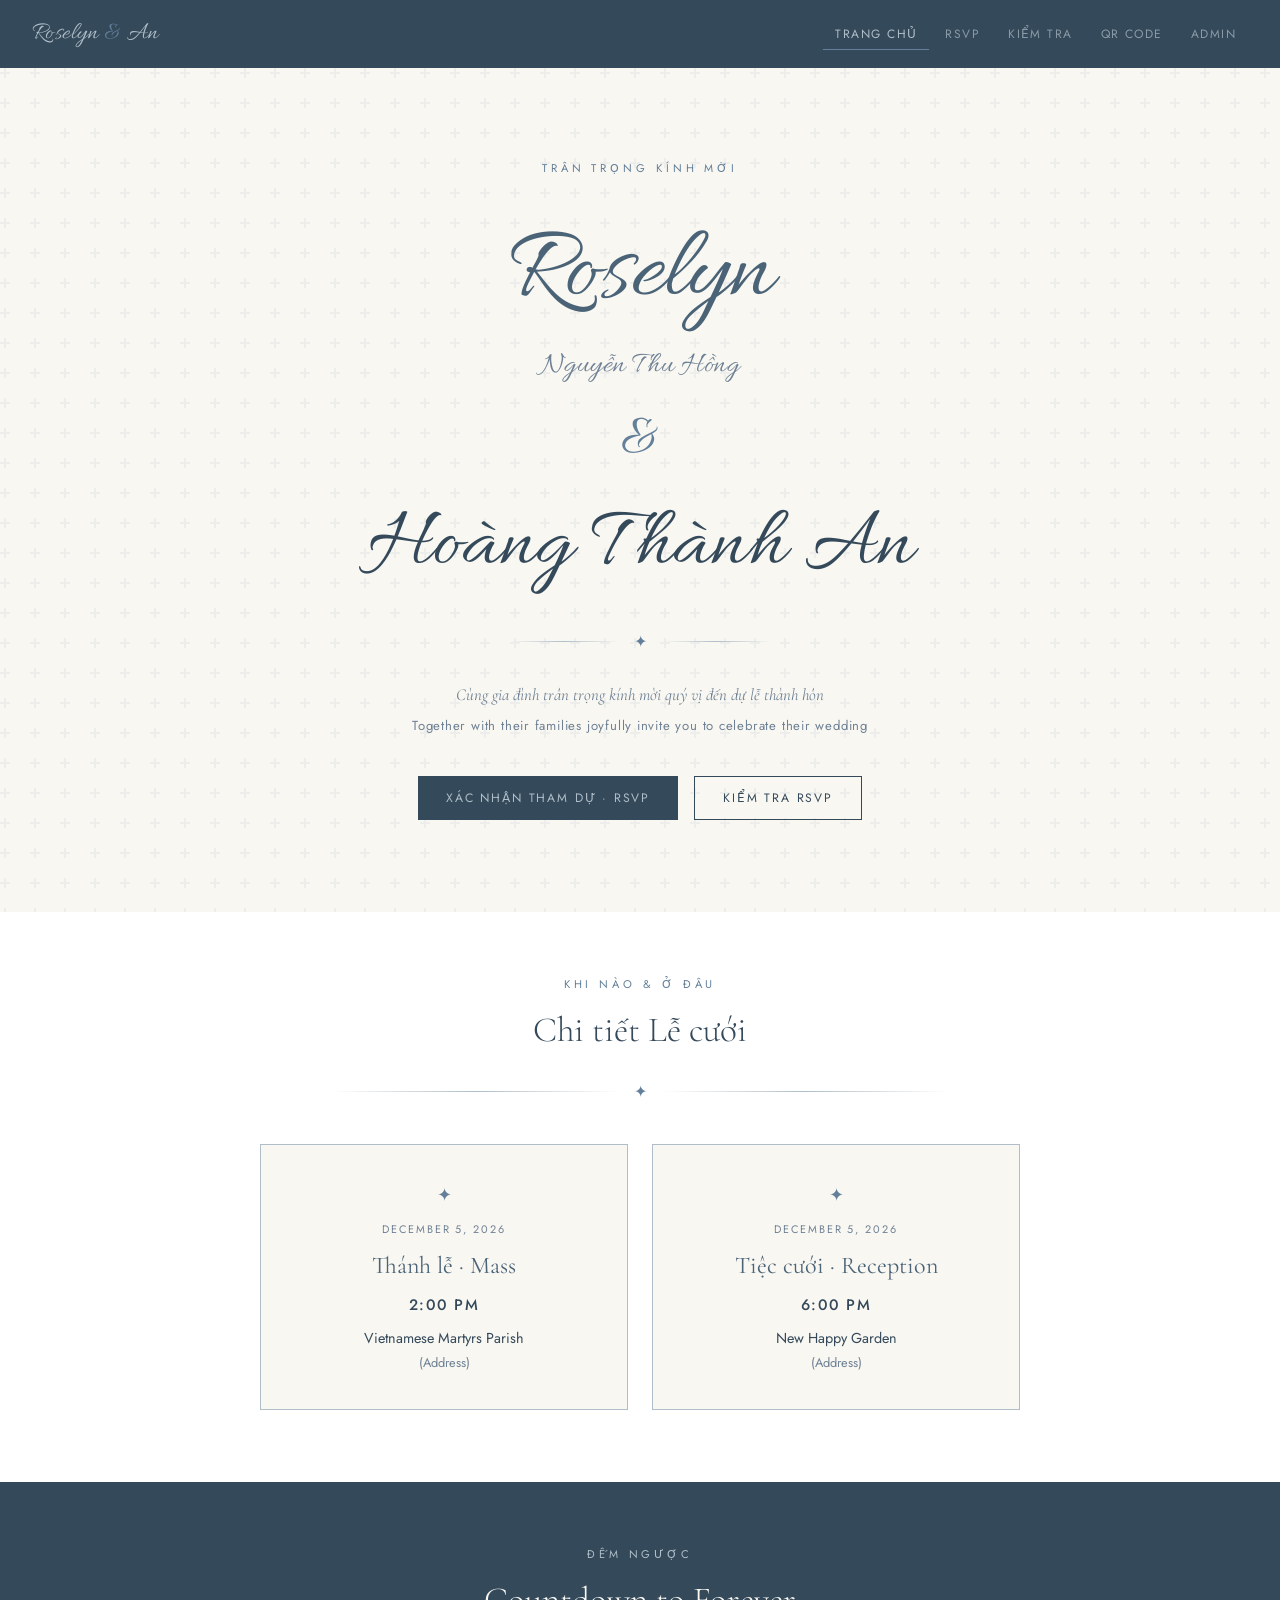
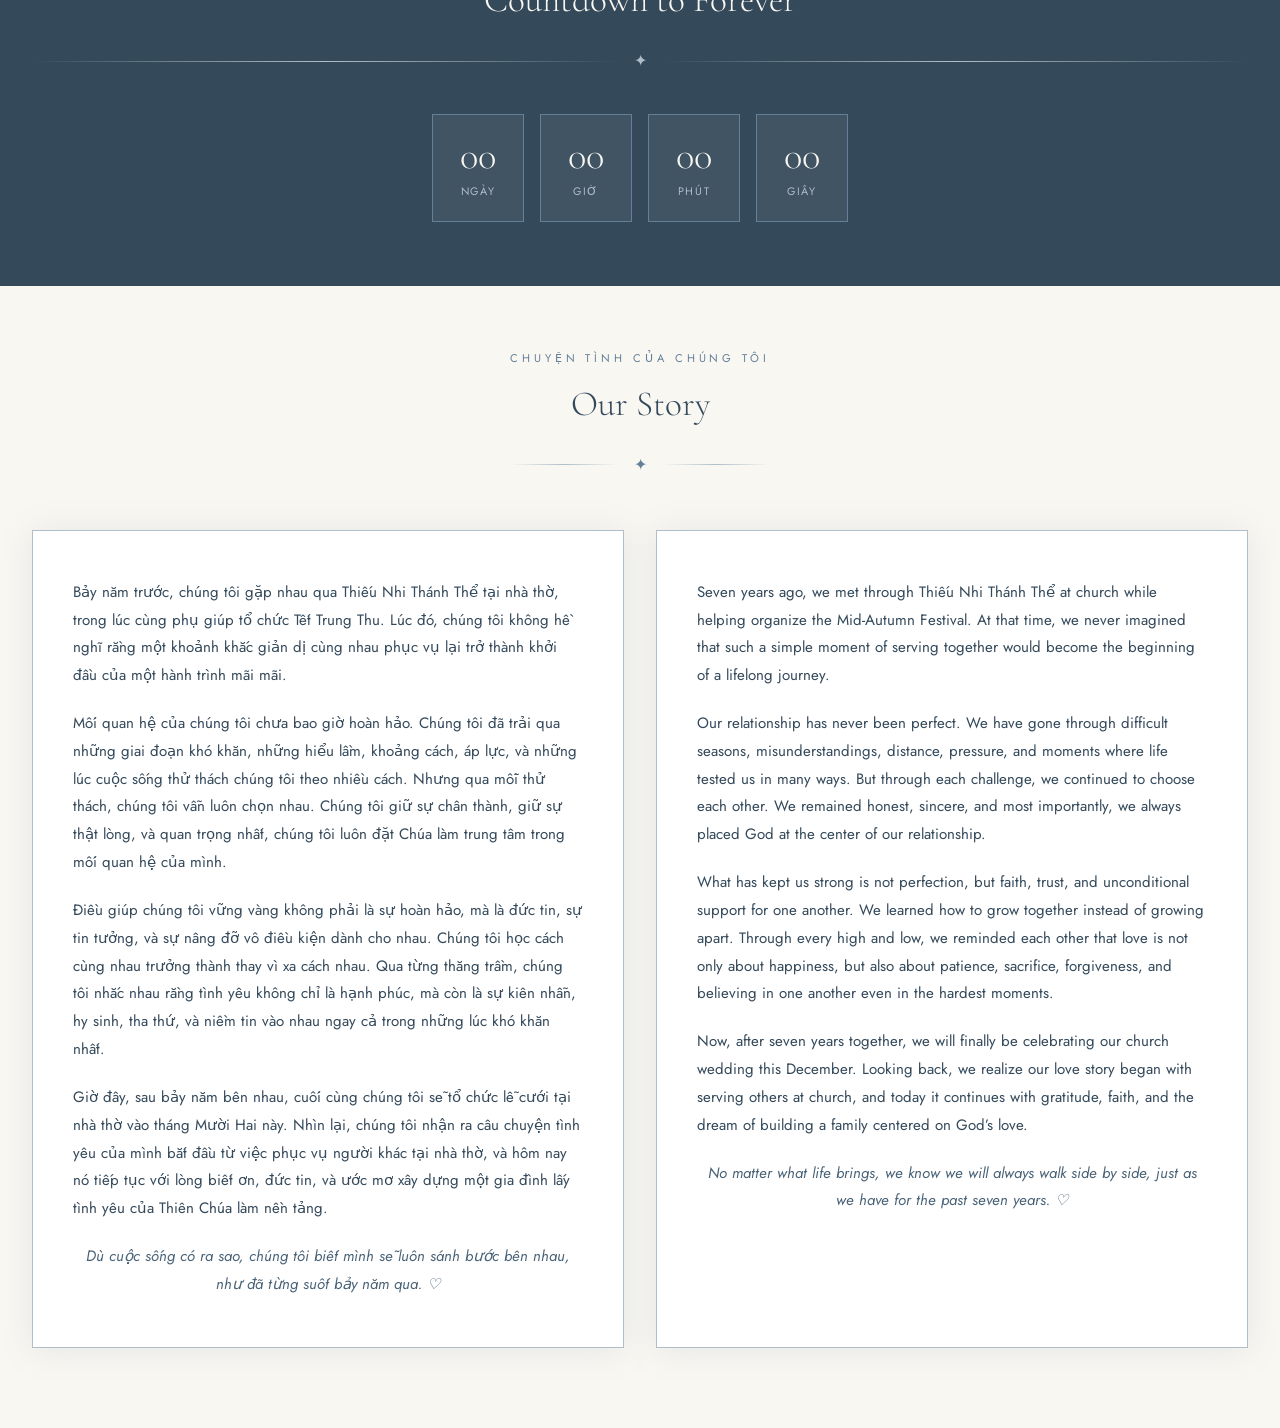
==== frontend/index.html @ c93675a9 "Buttons works + timer" ====
<!DOCTYPE html>
<html lang="vi">
<head>
  <meta charset="UTF-8">
  <meta name="viewport" content="width=device-width, initial-scale=1.0">
  <title>Roselyn & An — Wedding RSVP</title>
  <link rel="preconnect" href="https://fonts.googleapis.com">
  <link href="https://fonts.googleapis.com/css2?family=Allura&family=Cormorant+Garamond:ital,wght@0,300;0,400;0,600;1,300;1,400&family=Jost:wght@300;400;500&display=swap" rel="stylesheet">
  <link rel="stylesheet" href="style/main.css">
</head>
<body>

  <nav id="navbar">
    <div class="nav-logo">Roselyn <em>&amp;</em> An</div>
    <button class="nav-hamburger" id="hamburger" aria-label="Menu">&#9776;</button>
    <div class="nav-links" id="nav-links">
      <button onclick="showPage('home')"    class="active" id="nav-home">Trang chủ</button>
      <button onclick="showPage('rsvp')"              id="nav-rsvp">RSVP</button>
      <button onclick="showPage('lookup')"          id="nav-lookup">Kiểm tra</button>
      <button onclick="showPage('qr')"                  id="nav-qr">QR Code</button>
      <button onclick="showPage('admin')"            id="nav-admin">Admin</button>
    </div>
  </nav>

  <!-- ── HOME ── -->
  <div id="page-home" class="page active">
    <section class="hero">
      <div class="hero-bg-pattern"></div>
      <div class="hero-content">
        <p class="hero-eyebrow">Trân trọng kính mời</p>
        <div class="hero-names">
          <h1 class="bride-name">Roselyn</h1>
          <span class="bride-viet">Nguyễn Thu Hồng</span>
          <span class="ampersand">&amp;</span>
          <h1 class="groom-name">Hoàng Thành An</h1>
        </div>
        <div class="hero-divider"><span>✦</span></div>
        <p class="hero-sub">Cùng gia đình trân trọng kính mời quý vị đến dự lễ thành hôn</p>
        <p class="hero-sub-en">Together with their families joyfully invite you to celebrate their wedding</p>
        <div class="hero-actions">
          <button class="btn btn-primary" onclick="showPage('rsvp')">Xác nhận tham dự · RSVP</button>
          <button class="btn btn-outline" onclick="showPage('lookup')">Kiểm tra RSVP</button>
        </div>
      </div>
    </section>

    <!-- EVENT DETAILS NOT WORKING --> 
    <section class="details-section">
      <div class="page-header" style="padding-top:0">
        <p class="section-eyebrow">Khi nào &amp; Ở đâu</p>
        <h2 class="section-title">Chi tiết Lễ cưới</h2>
        <div class="divider"><span>✦</span></div>
      </div>
      <div class="details-grid">
        <div class="detail-card">
          <div class="detail-icon">✦</div>
          <p class="detail-eyebrow">December 5, 2026</p>
          <h3 class="detail-title">Thánh lễ · Mass</h3>
          <p class="detail-time">2:00 PM</p>
          <p class="detail-place">Vietnamese Martyrs Parish</p>
          <p class="detail-address">(Address)</p>
        </div>
        <div class="detail-card">
          <div class="detail-icon">✦</div>
          <p class="detail-eyebrow">December 5, 2026</p>
          <h3 class="detail-title">Tiệc cưới · Reception</h3>
          <p class="detail-time">6:00 PM</p>
          <p class="detail-place">New Happy Garden</p>
          <p class="detail-address">(Address)</p>
        </div>
      </div>
    </section>

    <!-- COUNTDOWN -->
    <section class="countdown-section">
      <p class="section-eyebrow">Đếm ngược</p>
      <h2 class="section-title">Countdown to Forever</h2>
      <div class="divider"><span>✦</span></div>
      <div class="countdown-grid" id="countdown-grid">
        <div class="countdown-box"><span class="countdown-num" id="cd-days">00</span><span class="countdown-label">Ngày</span></div>
        <div class="countdown-box"><span class="countdown-num" id="cd-hours">00</span><span class="countdown-label">Giờ</span></div>
        <div class="countdown-box"><span class="countdown-num" id="cd-mins">00</span><span class="countdown-label">Phút</span></div>
        <div class="countdown-box"><span class="countdown-num" id="cd-secs">00</span><span class="countdown-label">Giây</span></div>
      </div>
    </section>

    <!-- OUR STORY -->
    <section class="story-section">
      <div class="page-header" style="padding-top:0">
        <p class="section-eyebrow">Chuyện tình của chúng tôi</p>
        <h2 class="section-title">Our Story</h2>
        <div class="divider"><span>✦</span></div>
      </div>
      <div class="story-card">
        <p>Bảy năm trước, chúng tôi gặp nhau qua Thiếu Nhi Thánh Thể tại nhà thờ, trong lúc cùng phụ giúp tổ chức Tết Trung Thu. Lúc đó, chúng tôi không hề nghĩ rằng một khoảnh khắc giản dị cùng nhau phục vụ lại trở thành khởi đầu của một hành trình mãi mãi.</p>
        <p>Mối quan hệ của chúng tôi chưa bao giờ hoàn hảo. Chúng tôi đã trải qua những giai đoạn khó khăn, những hiểu lầm, khoảng cách, áp lực, và những lúc cuộc sống thử thách chúng tôi theo nhiều cách. Nhưng qua mỗi thử thách, chúng tôi vẫn luôn chọn nhau. Chúng tôi giữ sự chân thành, giữ sự thật lòng, và quan trọng nhất, chúng tôi luôn đặt Chúa làm trung tâm trong mối quan hệ của mình.</p>
        <p>Điều giúp chúng tôi vững vàng không phải là sự hoàn hảo, mà là đức tin, sự tin tưởng, và sự nâng đỡ vô điều kiện dành cho nhau. Chúng tôi học cách cùng nhau trưởng thành thay vì xa cách nhau. Qua từng thăng trầm, chúng tôi nhắc nhau rằng tình yêu không chỉ là hạnh phúc, mà còn là sự kiên nhẫn, hy sinh, tha thứ, và niềm tin vào nhau ngay cả trong những lúc khó khăn nhất.</p>
        <p>Giờ đây, sau bảy năm bên nhau, cuối cùng chúng tôi sẽ tổ chức lễ cưới tại nhà thờ vào tháng Mười Hai này. Nhìn lại, chúng tôi nhận ra câu chuyện tình yêu của mình bắt đầu từ việc phục vụ người khác tại nhà thờ, và hôm nay nó tiếp tục với lòng biết ơn, đức tin, và ước mơ xây dựng một gia đình lấy tình yêu của Thiên Chúa làm nền tảng.</p>
        <p>Dù cuộc sống có ra sao, chúng tôi biết mình sẽ luôn sánh bước bên nhau, như đã từng suốt bảy năm qua. ♡</p>
      </div>
      <div class="story-card">
        <p>Seven years ago, we met through Thiếu Nhi Thánh Thể at church while helping organize the Mid-Autumn Festival. At that time, we never imagined that such a simple moment of serving together would become the beginning of a lifelong journey.</p>
        <p>Our relationship has never been perfect. We have gone through difficult seasons, misunderstandings, distance, pressure, and moments where life tested us in many ways. But through each challenge, we continued to choose each other. We remained honest, sincere, and most importantly, we always placed God at the center of our relationship.</p>
        <p>What has kept us strong is not perfection, but faith, trust, and unconditional support for one another. We learned how to grow together instead of growing apart. Through every high and low, we reminded each other that love is not only about happiness, but also about patience, sacrifice, forgiveness, and believing in one another even in the hardest moments.</p>
        <p>Now, after seven years together, we will finally be celebrating our church wedding this December. Looking back, we realize our love story began with serving others at church, and today it continues with gratitude, faith, and the dream of building a family centered on God’s love.</p>
        <p>No matter what life brings, we know we will always walk side by side, just as we have for the past seven years. ♡</p>
        </div>
    </section>
  </div>

  <!-- ── RSVP ── -->
  <div id="page-rsvp" class="page">
    <div class="page-header">
      <h2 class="page-title">Xác nhận tham dự</h2>
      <p class="page-sub">Kindly reply · Vui lòng phản hồi trước ngày đã thông báo</p>
      <div class="divider"><span>✦</span></div>
    </div>

    <div id="rsvp-form-wrap">
      <form class="form-card" id="rsvp-form" onsubmit="submitRSVP(event)">
        <div class="form-group">
          <label for="rsvp-name">Họ và tên · Full Name</label>
          <input type="text" id="rsvp-name" placeholder="Tên đầy đủ của bạn" autocomplete="name" required>
        </div>
        <div class="form-group">
          <label for="rsvp-phone">Số điện thoại · Phone Number</label>
          <input type="tel" id="rsvp-phone" placeholder="+84 hoặc số nội địa" autocomplete="tel" required>
        </div>
        <div class="form-group">
          <label>Nhóm khách · Party Group</label>
          <div class="category-grid" id="category-grid"></div>
          <input type="hidden" id="rsvp-category">
        </div>
        <div class="form-group">
          <label for="rsvp-guests">Số người trong nhóm · Number of Guests</label>
          <select id="rsvp-guests">
            <option value="1">1 — Chỉ mình tôi</option>
            <option value="2">2 — Tôi + 1</option>
            <option value="3">3 người</option>
            <option value="4">4 người</option>
            <option value="5">5 người</option>
            <option value="6">6 người</option>
          </select>
        </div>
        <div class="form-group">
          <label>Xác nhận · Attendance</label>
          <div class="attendance-row">
            <button type="button" class="att-btn att-yes" id="btn-yes" onclick="selectAttendance(true)">
              ✓ Vui lòng tham dự<br><small>Joyfully Accepts</small>
            </button>
            <button type="button" class="att-btn att-no" id="btn-no" onclick="selectAttendance(false)">
              ✗ Tiếc không thể đến<br><small>Regretfully Declines</small>
            </button>
          </div>
          <input type="hidden" id="rsvp-attending">
        </div>
        <div class="form-group" id="dietary-wrap" style="display:none">
          <label for="rsvp-dietary">Yêu cầu ăn uống · Dietary Restrictions</label>
          <textarea id="rsvp-dietary" rows="2" placeholder="Ví dụ: ăn chay, dị ứng đậu phộng..."></textarea>
        </div>
        <div id="rsvp-error" class="error-msg" style="display:none"></div>
        <button type="submit" class="btn btn-primary btn-full" id="rsvp-submit">
          Gửi xác nhận · Submit RSVP
        </button>
      </form>
    </div>

    <div id="rsvp-success" style="display:none">
      <div class="form-card success-card">
        <div class="success-icon">✦</div>
        <h3 id="success-title">Cảm ơn bạn!</h3>
        <p id="success-msg"></p>
        <div id="success-seat"></div>
        <button class="btn btn-outline" style="margin-top:2rem" onclick="resetRSVP()">
          Gửi RSVP khác · Submit Another
        </button>
      </div>
    </div>
  </div>

  <!-- ── LOOKUP ── -->
  <div id="page-lookup" class="page">
    <div class="page-header">
      <h2 class="page-title">Kiểm tra RSVP</h2>
      <p class="page-sub">Nhập số điện thoại để xem thông tin đặt chỗ của bạn</p>
      <div class="divider"><span>✦</span></div>
    </div>
    <div class="lookup-card">
      <div class="form-group">
        <label for="lookup-phone">Số điện thoại · Phone Number</label>
        <input type="tel" id="lookup-phone" placeholder="+84 hoặc số nội địa"
               onkeydown="if(event.key==='Enter')lookupRSVP()">
      </div>
      <button class="btn btn-primary btn-full" onclick="lookupRSVP()">Tìm kiếm · Find My RSVP</button>
      <div id="lookup-result"></div>
    </div>
  </div>

  <!-- ── QR ── -->
  <div id="page-qr" class="page">
    <div class="page-header">
      <h2 class="page-title">RSVP QR Code</h2>
      <p class="page-sub">Quét mã để xác nhận tham dự ngay trên điện thoại</p>
      <div class="divider"><span>✦</span></div>
    </div>
    <div class="qr-section">
      <div class="qr-card">
        <p class="qr-label">Quét để RSVP · Scan to RSVP</p>
        <div id="qr-img-wrap"><div class="qr-loading">Đang tạo QR...</div></div>
        <p class="qr-url" id="qr-url-text"></p>
      </div>
      <div class="qr-actions">
        <button class="btn btn-primary" onclick="downloadQR()">↓ Tải QR Code</button>
        <button class="btn btn-outline" onclick="copyQRUrl()">⎘ Sao chép link</button>
      </div>
      <!-- Print-ready invitation card -->
      <div class="invite-card" id="invite-card">
        <div class="invite-inner">
          <p class="invite-eyebrow">Wedding Invitation</p>
          <p class="invite-bride-name">Roselyn</p>
          <p class="invite-bride-viet">Nguyễn Thu Hồng</p>
          <p class="invite-amp">&amp;</p>
          <p class="invite-groom-name">Hoàng Thành An</p>
          <div id="invite-qr"></div>
          <p class="invite-scan">Quét để RSVP · Scan to RSVP</p>
        </div>
      </div>
    </div>
  </div>

  <!-- ── ADMIN ── -->
  <div id="page-admin" class="page">
    <div id="admin-locked">
      <div class="page-header">
        <h2 class="page-title">Admin Dashboard</h2>
        <p class="page-sub">Nhập mật khẩu để quản lý danh sách khách</p>
        <div class="divider"><span>✦</span></div>
      </div>
      <div class="lookup-card" style="max-width:340px">
        <div class="form-group">
          <label for="admin-pass">Mật khẩu · Password</label>
          <input type="password" id="admin-pass" placeholder="••••••••"
                 onkeydown="if(event.key==='Enter')unlockAdmin()">
        </div>
        <button class="btn btn-primary btn-full" onclick="unlockAdmin()">Đăng nhập · Enter</button>
        <p style="font-size:0.75rem;color:var(--mid);margin-top:0.75rem;text-align:center">
          Demo: <strong>wedding2025</strong>
        </p>
      </div>
    </div>

    <div id="admin-content" style="display:none">
      <div class="page-header">
        <h2 class="page-title">Quản lý Khách Mời</h2>
        <p class="page-sub">Roselyn &amp; An · Guest Management</p>
        <div class="divider"><span>✦</span></div>
      </div>
      <div class="stat-grid" id="admin-stats"></div>
      <div class="admin-tabs">
        <button class="btn btn-primary"  id="tab-guests"     onclick="showAdminTab('guests')">Danh sách</button>
        <button class="btn btn-outline"  id="tab-seating"    onclick="showAdminTab('seating')">Sơ đồ chỗ ngồi</button>
        <button class="btn btn-outline"  id="tab-categories" onclick="showAdminTab('categories')">Theo nhóm</button>
        <button class="btn btn-blue"                         onclick="autoSeatAll()">⟳ Xếp chỗ tự động</button>
        <button class="btn btn-outline"                      onclick="exportCSV()">↓ Xuất CSV</button>
      </div>

      <!-- Guest list tab -->
      <div id="admin-tab-guests">
        <div class="filter-row">
          <input type="text" id="search-input" placeholder="Tìm tên hoặc số điện thoại..."
                 oninput="loadGuests()">
          <select id="filter-cat" onchange="loadGuests()">
            <option value="">Tất cả nhóm</option>
          </select>
          <select id="filter-att" onchange="loadGuests()">
            <option value="">Tất cả</option>
            <option value="true">Tham dự</option>
            <option value="false">Vắng mặt</option>
          </select>
        </div>
        <div class="table-wrap">
          <table>
            <thead>
              <tr>
                <th>Họ và tên</th><th>Điện thoại</th><th>Nhóm</th>
                <th>Số người</th><th>Tham dự</th><th>Bàn</th><th>Yêu cầu ăn</th><th></th>
              </tr>
            </thead>
            <tbody id="guest-tbody"></tbody>
          </table>
        </div>
      </div>

      <!-- Seating tab -->
      <div id="admin-tab-seating" style="display:none">
        <div class="seating-grid" id="seating-grid"></div>
      </div>

      <!-- Categories tab -->
      <div id="admin-tab-categories" style="display:none">
        <div id="cat-breakdown"></div>
      </div>
    </div>
  </div>

  <div class="toast" id="toast"></div>

  <script src="main.js"></script>
</body>
</html>
---- frontend/style/main.css ----
/* ── RESET & VARIABLES ─────────────────────────────────────────────────────── */
*, *::before, *::after { margin: 0; padding: 0; box-sizing: border-box; }

:root {
  --cream:      #f9f7f2;
  --blue:       #637f99;
  --blue-light: #afbec8;
  --blue-dark:  #4a6377;
  --rose:       #c97b7b;
  --rose-light: #f0d9d9;
  --sage:       #7a9e7e;
  --sage-light: #d8ead9;
  --navy:       #34495a;
  --mid:        #6e8194;
  --light:      #eef2f5;
  --white:      #ffffff;
  --font-display: 'Allura', cursive;
  --font-heading: 'Cormorant Garamond', serif;
  --font-body:    'Jost', sans-serif;
  --radius:     4px;
  --shadow:     0 2px 32px rgba(99,127,153,0.14);
}

html { scroll-behavior: smooth; }
body {
  background: var(--cream);
  color: var(--navy);
  font-family: var(--font-body);
  font-size: 15px;
  line-height: 1.6;
  min-height: 100vh;
  overflow-x: hidden;
}

/* ── NAV ────────────────────────────────────────────────────────────────────── */
#navbar {
  background: var(--navy);
  padding: 0.9rem 2rem;
  display: flex;
  align-items: center;
  justify-content: space-between;
  position: sticky;
  top: 0;
  z-index: 200;
  gap: 1rem;
}
.nav-logo {
  font-family: var(--font-display);
  color: var(--blue-light);
  font-size: 1.55rem;
  font-weight: 400;
  letter-spacing: 0.02em;
  white-space: nowrap;
}
.nav-logo em { font-style: normal; color: var(--blue); }
.nav-links { display: flex; gap: 0.25rem; flex-wrap: wrap; }
.nav-links button {
  background: none;
  border: none;
  color: var(--blue-light);
  font-family: var(--font-body);
  font-size: 0.75rem;
  letter-spacing: 0.12em;
  text-transform: uppercase;
  cursor: pointer;
  padding: 0.4rem 0.75rem;
  opacity: 0.7;
  transition: opacity 0.2s;
  border-bottom: 1px solid transparent;
}
.nav-links button:hover  { opacity: 1; }
.nav-links button.active { opacity: 1; border-bottom-color: var(--blue); }
.nav-hamburger {
  display: none;
  background: none;
  border: none;
  color: var(--blue-light);
  font-size: 1.4rem;
  cursor: pointer;
}

/* ── PAGE WRAPPER ────────────────────────────────────────────────────────────── */
.page { display: none; }
.page.active { display: block; }

/* ── HERO ────────────────────────────────────────────────────────────────────── */
.hero {
  min-height: calc(100vh - 56px);
  display: flex;
  align-items: center;
  justify-content: center;
  text-align: center;
  padding: 5rem 2rem;
  position: relative;
  background: var(--cream);
  overflow: hidden;
}
.hero-bg-pattern {
  position: absolute;
  inset: 0;
  background-image: url("data:image/svg+xml,%3Csvg width='60' height='60' viewBox='0 0 60 60' xmlns='http://www.w3.org/2000/svg'%3E%3Cg fill='%23637f99' fill-opacity='0.08'%3E%3Cpath d='M36 34v-4h-2v4h-4v2h4v4h2v-4h4v-2h-4zm0-30V0h-2v4h-4v2h4v4h2V6h4V4h-4zM6 34v-4H4v4H0v2h4v4h2v-4h4v-2H6zM6 4V0H4v4H0v2h4v4h2V6h4V4H6z'/%3E%3C/g%3E%3C/svg%3E");
  pointer-events: none;
}
.hero-content { position: relative; z-index: 1; max-width: 680px; }
.hero-eyebrow {
  font-size: 0.7rem;
  letter-spacing: 0.35em;
  text-transform: uppercase;
  color: var(--blue);
  margin-bottom: 2rem;
}
.bride-name {
  font-family: var(--font-display);
  font-size: clamp(3.6rem, 10vw, 6.5rem);
  font-weight: 400;
  color: var(--blue-dark);
  line-height: 1.25;
}
.bride-viet {
  display: block;
  font-family: var(--font-display);
  font-size: clamp(1.4rem, 3vw, 1.85rem);
  color: var(--mid);
  letter-spacing: 0.02em;
  margin-top: 0.1rem;
}
.ampersand {
  display: block;
  font-family: var(--font-display);
  font-size: clamp(2.4rem, 6vw, 3.6rem);
  color: var(--blue);
  margin: 0.35rem 0;
}
.groom-name {
  font-family: var(--font-display);
  font-size: clamp(2.9rem, 7.5vw, 5.4rem);
  font-weight: 400;
  color: var(--navy);
  line-height: 1.25;
}
.hero-divider {
  display: flex;
  align-items: center;
  gap: 1rem;
  margin: 1.75rem auto;
  max-width: 260px;
}
.hero-divider::before, .hero-divider::after {
  content: '';
  flex: 1;
  height: 1px;
  background: linear-gradient(90deg, transparent, var(--blue-light), transparent);
}
.hero-divider span { color: var(--blue); font-size: 1rem; }
.hero-sub    { font-family: var(--font-heading); font-size: 1.05rem; font-style: italic; color: var(--mid); }
.hero-sub-en { font-size: 0.82rem; letter-spacing: 0.06em; color: var(--mid); margin-top: 0.4rem; }
.hero-actions { display: flex; gap: 1rem; margin-top: 2.5rem; flex-wrap: wrap; justify-content: center; }

/* ── HOME SECTIONS (details / countdown / story) ───────────────────────────── */
.section-eyebrow {
  font-size: 0.7rem;
  letter-spacing: 0.35em;
  text-transform: uppercase;
  color: var(--blue);
  margin-bottom: 0.5rem;
}
.section-title {
  font-family: var(--font-heading);
  font-size: 2.2rem;
  font-weight: 300;
  color: var(--navy);
}

.details-section {
  background: var(--white);
  padding: 4rem 2rem 4.5rem;
  text-align: center;
}
.details-grid {
  display: grid;
  grid-template-columns: repeat(auto-fit, minmax(260px, 1fr));
  gap: 1.5rem;
  max-width: 760px;
  margin: 2.5rem auto 0;
}
.detail-card {
  background: var(--cream);
  border: 1px solid var(--blue-light);
  padding: 2.25rem 1.75rem;
  text-align: center;
}
.detail-icon { color: var(--blue); font-size: 1.1rem; margin-bottom: 0.75rem; }
.detail-eyebrow {
  font-size: 0.68rem;
  letter-spacing: 0.18em;
  text-transform: uppercase;
  color: var(--mid);
  margin-bottom: 0.5rem;
}
.detail-title {
  font-family: var(--font-heading);
  font-size: 1.5rem;
  font-weight: 400;
  color: var(--blue-dark);
  margin-bottom: 0.5rem;
}
.detail-time {
  font-size: 0.95rem;
  letter-spacing: 0.08em;
  color: var(--navy);
  font-weight: 500;
  margin-bottom: 0.6rem;
}
.detail-place { font-size: 0.9rem; color: var(--navy); }
.detail-address { font-size: 0.8rem; color: var(--mid); margin-top: 0.15rem; }

.countdown-section {
  background: var(--navy);
  padding: 4rem 2rem;
  text-align: center;
}
.countdown-section .section-eyebrow { color: var(--blue-light); }
.countdown-section .section-title { color: var(--cream); }
.countdown-section .divider::before, .countdown-section .divider::after {
  background: linear-gradient(90deg, transparent, var(--blue-light), transparent);
}
.countdown-section .divider span { color: var(--blue-light); }
.countdown-grid {
  display: flex;
  justify-content: center;
  gap: 1rem;
  flex-wrap: wrap;
  margin-top: 2.5rem;
}
.countdown-box {
  background: rgba(249,247,242,0.06);
  border: 1px solid var(--blue);
  padding: 1.25rem 1.5rem;
  min-width: 92px;
  display: flex;
  flex-direction: column;
  align-items: center;
}
.countdown-num {
  font-family: var(--font-heading);
  font-size: 2.4rem;
  font-weight: 300;
  color: var(--cream);
  line-height: 1.1;
}
.countdown-label {
  font-size: 0.68rem;
  letter-spacing: 0.15em;
  text-transform: uppercase;
  color: var(--blue-light);
  margin-top: 0.4rem;
}

.story-section {
  background: var(--cream);
  padding: 4rem 2rem 5rem;
  text-align: center;
}
.story-card {
  background: var(--white);
  border: 1px solid var(--blue-light);
  box-shadow: var(--shadow);
  max-width: 720px;
  margin: 0 auto;
  padding: 3rem 2.5rem;
  text-align: left;
}
.story-card p {
  font-size: 0.94rem;
  line-height: 1.85;
  color: var(--navy);
  margin-bottom: 1.25rem;
}
.story-card p:last-child { margin-bottom: 0; text-align: center; color: var(--blue-dark); font-style: italic; }

@media (max-width: 640px) {
  .countdown-box { min-width: 76px; padding: 1rem 0.9rem; }
  .countdown-num { font-size: 1.9rem; }
  .story-card { padding: 2rem 1.5rem; }
}
/* ── STORY SIDE-BY-SIDE LAYOUT ───────────────────────────────────────────── */

.story-section {
  display: grid;
  grid-template-columns: 1fr 1fr;
  gap: 2rem;
  align-items: stretch;
}

.story-section .story-card {
  background: var(--white);
  border: 1px solid var(--blue-light);
  box-shadow: var(--shadow);
  max-width: none;
  margin: 0;
}

.story-section .page-header {
  grid-column: 1 / -1;
}

.story-section .story-card:first-of-type {
  border-right: 1px solid var(--blue-light);
}

@media (max-width: 900px) {
  .story-section .story-card:first-of-type {
    border-right: none;
  }
  .story-section {
    grid-template-columns: 1fr;
  }
}

/* ── PAGE HEADER ────────────────────────────────────────────────────────────── */
.page-header { max-width: 680px; margin: 0 auto; padding: 3rem 2rem 0; text-align: center; }
.page-title  { font-family: var(--font-heading); font-size: 2.4rem; font-weight: 300; }
.page-sub    { color: var(--mid); font-size: 0.85rem; letter-spacing: 0.06em; margin-top: 0.4rem; }
.divider { display: flex; align-items: center; gap: 1rem; margin: 1.25rem 0; }
.divider::before, .divider::after {
  content: '';
  flex: 1;
  height: 1px;
  background: linear-gradient(90deg, transparent, var(--blue-light), transparent);
}
.divider span { color: var(--blue); font-size: 1rem; }

/* ── BUTTONS ─────────────────────────────────────────────────────────────────── */
.btn {
  padding: 0.75rem 1.75rem;
  font-family: var(--font-body);
  font-size: 0.76rem;
  letter-spacing: 0.15em;
  text-transform: uppercase;
  cursor: pointer;
  border: none;
  transition: all 0.22s;
}
.btn-primary { background: var(--navy); color: var(--blue-light); }
.btn-primary:hover { background: var(--blue-dark); color: #fff; }
.btn-outline { background: transparent; color: var(--navy); border: 1px solid var(--navy); }
.btn-outline:hover { background: var(--navy); color: var(--blue-light); }
.btn-blue { background: var(--blue); color: #fff; }
.btn-blue:hover { background: var(--blue-dark); }
.btn-danger { background: transparent; color: var(--rose); border: 1px solid var(--rose); font-size: 0.72rem; padding: 0.3rem 0.7rem; }
.btn-danger:hover { background: var(--rose-light); }
.btn-full { width: 100%; padding: 1rem; }

/* ── FORM ────────────────────────────────────────────────────────────────────── */
.form-card {
  background: var(--white);
  border: 1px solid var(--blue-light);
  padding: 2.5rem;
  max-width: 600px;
  margin: 2rem auto 4rem;
  box-shadow: var(--shadow);
}
.form-group { margin-bottom: 1.5rem; }
label {
  display: block;
  font-size: 0.7rem;
  letter-spacing: 0.15em;
  text-transform: uppercase;
  color: var(--mid);
  margin-bottom: 0.45rem;
}
input, select, textarea {
  width: 100%;
  padding: 0.7rem 1rem;
  border: 1px solid var(--blue-light);
  background: var(--cream);
  font-family: var(--font-body);
  font-size: 0.92rem;
  color: var(--navy);
  outline: none;
  transition: border-color 0.2s;
  border-radius: var(--radius);
}
input:focus, select:focus, textarea:focus { border-color: var(--blue); }
textarea { resize: vertical; }

/* categories */
.category-grid {
  display: grid;
  grid-template-columns: repeat(auto-fill, minmax(155px, 1fr));
  gap: 0.6rem;
  margin-top: 0.4rem;
}
.cat-btn {
  padding: 0.55rem 0.75rem;
  border: 1px solid var(--blue-light);
  background: var(--white);
  font-family: var(--font-body);
  font-size: 0.78rem;
  cursor: pointer;
  transition: all 0.18s;
  text-align: center;
  color: var(--navy);
  line-height: 1.35;
  border-radius: var(--radius);
}
.cat-btn:hover    { border-color: var(--blue); background: var(--light); }
.cat-btn.selected { background: var(--navy); color: var(--blue-light); border-color: var(--navy); }

/* attendance */
.attendance-row { display: grid; grid-template-columns: 1fr 1fr; gap: 0.75rem; }
.att-btn {
  padding: 0.9rem 1rem;
  border: 1px solid var(--blue-light);
  background: var(--white);
  cursor: pointer;
  transition: all 0.18s;
  font-family: var(--font-body);
  font-size: 0.82rem;
  text-align: center;
  line-height: 1.45;
  border-radius: var(--radius);
}
.att-btn small { font-size: 0.72rem; opacity: 0.75; }
.att-btn:hover { background: var(--light); }
.att-btn.selected-yes { background: var(--sage-light); border-color: var(--sage); color: var(--sage); }
.att-btn.selected-no  { background: var(--rose-light); border-color: var(--rose); color: var(--rose); }

/* success */
.success-card { text-align: center; padding: 3rem 2rem; }
.success-icon { font-size: 2.5rem; color: var(--blue); margin-bottom: 1rem; }
.success-card h3 { font-family: var(--font-heading); font-size: 2rem; font-weight: 300; margin-bottom: 0.75rem; }
.success-card p  { color: var(--mid); line-height: 1.7; font-size: 0.92rem; }
.seat-badge {
  display: inline-block;
  background: var(--navy);
  color: var(--blue-light);
  padding: 0.5rem 1.75rem;
  font-size: 0.82rem;
  letter-spacing: 0.18em;
  text-transform: uppercase;
  margin-top: 1.25rem;
}

/* error */
.error-msg {
  background: var(--rose-light);
  border-left: 3px solid var(--rose);
  color: #933;
  padding: 0.75rem 1rem;
  font-size: 0.85rem;
  border-radius: 0 var(--radius) var(--radius) 0;
  margin-bottom: 1rem;
}

/* ── LOOKUP ──────────────────────────────────────────────────────────────────── */
.lookup-card {
  background: var(--white);
  border: 1px solid var(--blue-light);
  padding: 2.5rem;
  max-width: 500px;
  margin: 2rem auto 4rem;
  box-shadow: var(--shadow);
}
.rsvp-result { margin-top: 2rem; padding: 1.5rem; background: var(--light); border-left: 3px solid var(--blue); }
.rsvp-result .guest-name { font-family: var(--font-heading); font-size: 1.5rem; margin-bottom: 0.75rem; }
.info-row {
  display: flex;
  justify-content: space-between;
  align-items: center;
  padding: 0.45rem 0;
  border-bottom: 1px solid var(--blue-light);
  font-size: 0.86rem;
}
.info-row:last-child { border: none; }
.info-label { color: var(--mid); font-size: 0.7rem; text-transform: uppercase; letter-spacing: 0.1em; }
.badge { display: inline-block; padding: 0.2rem 0.65rem; font-size: 0.72rem; letter-spacing: 0.08em; text-transform: uppercase; border-radius: var(--radius); }
.badge-yes { background: var(--sage-light); color: var(--sage); }
.badge-no  { background: var(--rose-light); color: var(--rose); }

/* ── QR ──────────────────────────────────────────────────────────────────────── */
.qr-section { max-width: 560px; margin: 2rem auto 4rem; padding: 0 1.5rem; }
.qr-card {
  background: var(--white);
  border: 1px solid var(--blue-light);
  padding: 2.5rem;
  text-align: center;
  box-shadow: var(--shadow);
}
.qr-label { font-size: 0.72rem; letter-spacing: 0.2em; text-transform: uppercase; color: var(--blue); margin-bottom: 1.5rem; }
#qr-img-wrap img { max-width: 220px; height: auto; }
.qr-loading { color: var(--mid); font-size: 0.88rem; padding: 3rem 0; }
.qr-url { font-size: 0.75rem; color: var(--mid); margin-top: 1rem; word-break: break-all; }
.qr-actions { display: flex; gap: 0.75rem; margin-top: 1.25rem; justify-content: center; flex-wrap: wrap; }

/* invite card */
.invite-card {
  background: var(--white);
  border: 1px solid var(--blue-light);
  padding: 2.5rem;
  margin-top: 2rem;
  text-align: center;
  box-shadow: var(--shadow);
}
.invite-inner { display: flex; flex-direction: column; align-items: center; gap: 0.25rem; }
.invite-eyebrow   { font-size: 0.65rem; letter-spacing: 0.3em; text-transform: uppercase; color: var(--blue); margin-bottom: 0.5rem; }
.invite-bride-name{ font-family: var(--font-display); font-size: 2.6rem; color: var(--blue-dark); line-height: 1.3; }
.invite-bride-viet{ font-family: var(--font-display); font-size: 1.3rem; color: var(--mid); }
.invite-amp       { font-family: var(--font-display); font-size: 2rem; color: var(--blue); margin: 0.1rem 0; }
.invite-groom-name{ font-family: var(--font-display); font-size: 2.3rem; color: var(--navy); line-height: 1.3; }
#invite-qr        { margin: 1.25rem 0; }
#invite-qr img    { max-width: 160px; }
.invite-scan      { font-size: 0.68rem; letter-spacing: 0.18em; text-transform: uppercase; color: var(--mid); }

/* ── ADMIN ───────────────────────────────────────────────────────────────────── */
#admin-content { max-width: 960px; margin: 0 auto; padding: 0 1.5rem 5rem; }
.stat-grid { display: grid; grid-template-columns: repeat(auto-fill, minmax(148px, 1fr)); gap: 0.85rem; margin-bottom: 2rem; }
.stat-card { background: var(--white); border: 1px solid var(--blue-light); padding: 1.25rem; text-align: center; }
.stat-num   { font-family: var(--font-heading); font-size: 2.4rem; font-weight: 300; color: var(--blue-dark); line-height: 1.1; }
.stat-label { font-size: 0.7rem; text-transform: uppercase; letter-spacing: 0.1em; color: var(--mid); margin-top: 0.2rem; }

.admin-tabs { display: flex; gap: 0.6rem; margin-bottom: 1.5rem; flex-wrap: wrap; align-items: center; }

.filter-row { display: flex; gap: 0.6rem; margin-bottom: 1rem; flex-wrap: wrap; align-items: center; }
.filter-row input  { flex: 1; min-width: 200px; }
.filter-row select { width: auto; }

.table-wrap { overflow-x: auto; background: var(--white); border: 1px solid var(--blue-light); }
table { width: 100%; border-collapse: collapse; }
th {
  background: var(--navy);
  color: var(--blue-light);
  padding: 0.7rem 1rem;
  font-size: 0.68rem;
  text-transform: uppercase;
  letter-spacing: 0.12em;
  text-align: left;
  font-weight: 400;
  white-space: nowrap;
}
td {
  padding: 0.65rem 1rem;
  border-bottom: 1px solid var(--light);
  font-size: 0.84rem;
  color: var(--navy);
  vertical-align: middle;
}
tr:last-child td { border-bottom: none; }
tr:hover td { background: var(--cream); }

.seating-grid { display: grid; grid-template-columns: repeat(auto-fill, minmax(175px, 1fr)); gap: 1rem; margin-top: 0.5rem; }
.table-card   { background: var(--white); border: 1px solid var(--blue-light); padding: 1.25rem; }
.table-card h4 {
  font-family: var(--font-heading);
  font-size: 1rem;
  color: var(--blue-dark);
  margin-bottom: 0.6rem;
  padding-bottom: 0.5rem;
  border-bottom: 1px solid var(--blue-light);
  display: flex;
  justify-content: space-between;
  align-items: baseline;
}
.table-card h4 span { font-family: var(--font-body); font-size: 0.72rem; color: var(--mid); font-weight: 300; }
.seat-list { list-style: none; }
.seat-list li        { font-size: 0.8rem; padding: 0.18rem 0; color: var(--navy); }
.seat-list li.empty  { color: var(--blue-light); font-style: italic; }

.cat-row {
  background: var(--white);
  border: 1px solid var(--blue-light);
  padding: 1.1rem 1.25rem;
  margin-bottom: 0.75rem;
  display: flex;
  align-items: center;
  gap: 1.5rem;
  flex-wrap: wrap;
}
.cat-row-name  { flex: 1; min-width: 160px; font-size: 0.88rem; font-weight: 500; }
.cat-row-sub   { font-size: 0.73rem; color: var(--mid); margin-top: 0.1rem; }
.cat-stats     { display: flex; gap: 1.5rem; }
.cat-stat      { text-align: center; }
.cat-stat-num  { font-family: var(--font-heading); font-size: 1.5rem; line-height: 1.1; }
.cat-stat-lbl  { font-size: 0.65rem; color: var(--mid); text-transform: uppercase; letter-spacing: 0.08em; }
.cat-bar-wrap  { width: 100px; height: 5px; background: var(--light); border-radius: 3px; overflow: hidden; }
.cat-bar-fill  { height: 100%; background: var(--blue); }

/* ── TOAST ───────────────────────────────────────────────────────────────────── */
.toast {
  position: fixed;
  bottom: 2rem;
  right: 2rem;
  background: var(--navy);
  color: var(--blue-light);
  padding: 0.9rem 1.5rem;
  font-size: 0.82rem;
  letter-spacing: 0.06em;
  border-radius: var(--radius);
  opacity: 0;
  pointer-events: none;
  transition: opacity 0.25s;
  z-index: 999;
  max-width: 320px;
}
.toast.show { opacity: 1; }

/* ── RESPONSIVE ──────────────────────────────────────────────────────────────── */
@media (max-width: 640px) {
  .nav-hamburger { display: block; }
  .nav-links {
    display: none;
    flex-direction: column;
    position: absolute;
    top: 56px;
    left: 0;
    right: 0;
    background: var(--navy);
    padding: 0.75rem 1rem 1rem;
    gap: 0.25rem;
    border-top: 1px solid rgba(175,190,200,0.25);
  }
  .nav-links.open { display: flex; }
  .form-card, .lookup-card { padding: 1.5rem; }
  .attendance-row { grid-template-columns: 1fr; }
  .admin-tabs { gap: 0.5rem; }
  .cat-stats { gap: 1rem; }
}
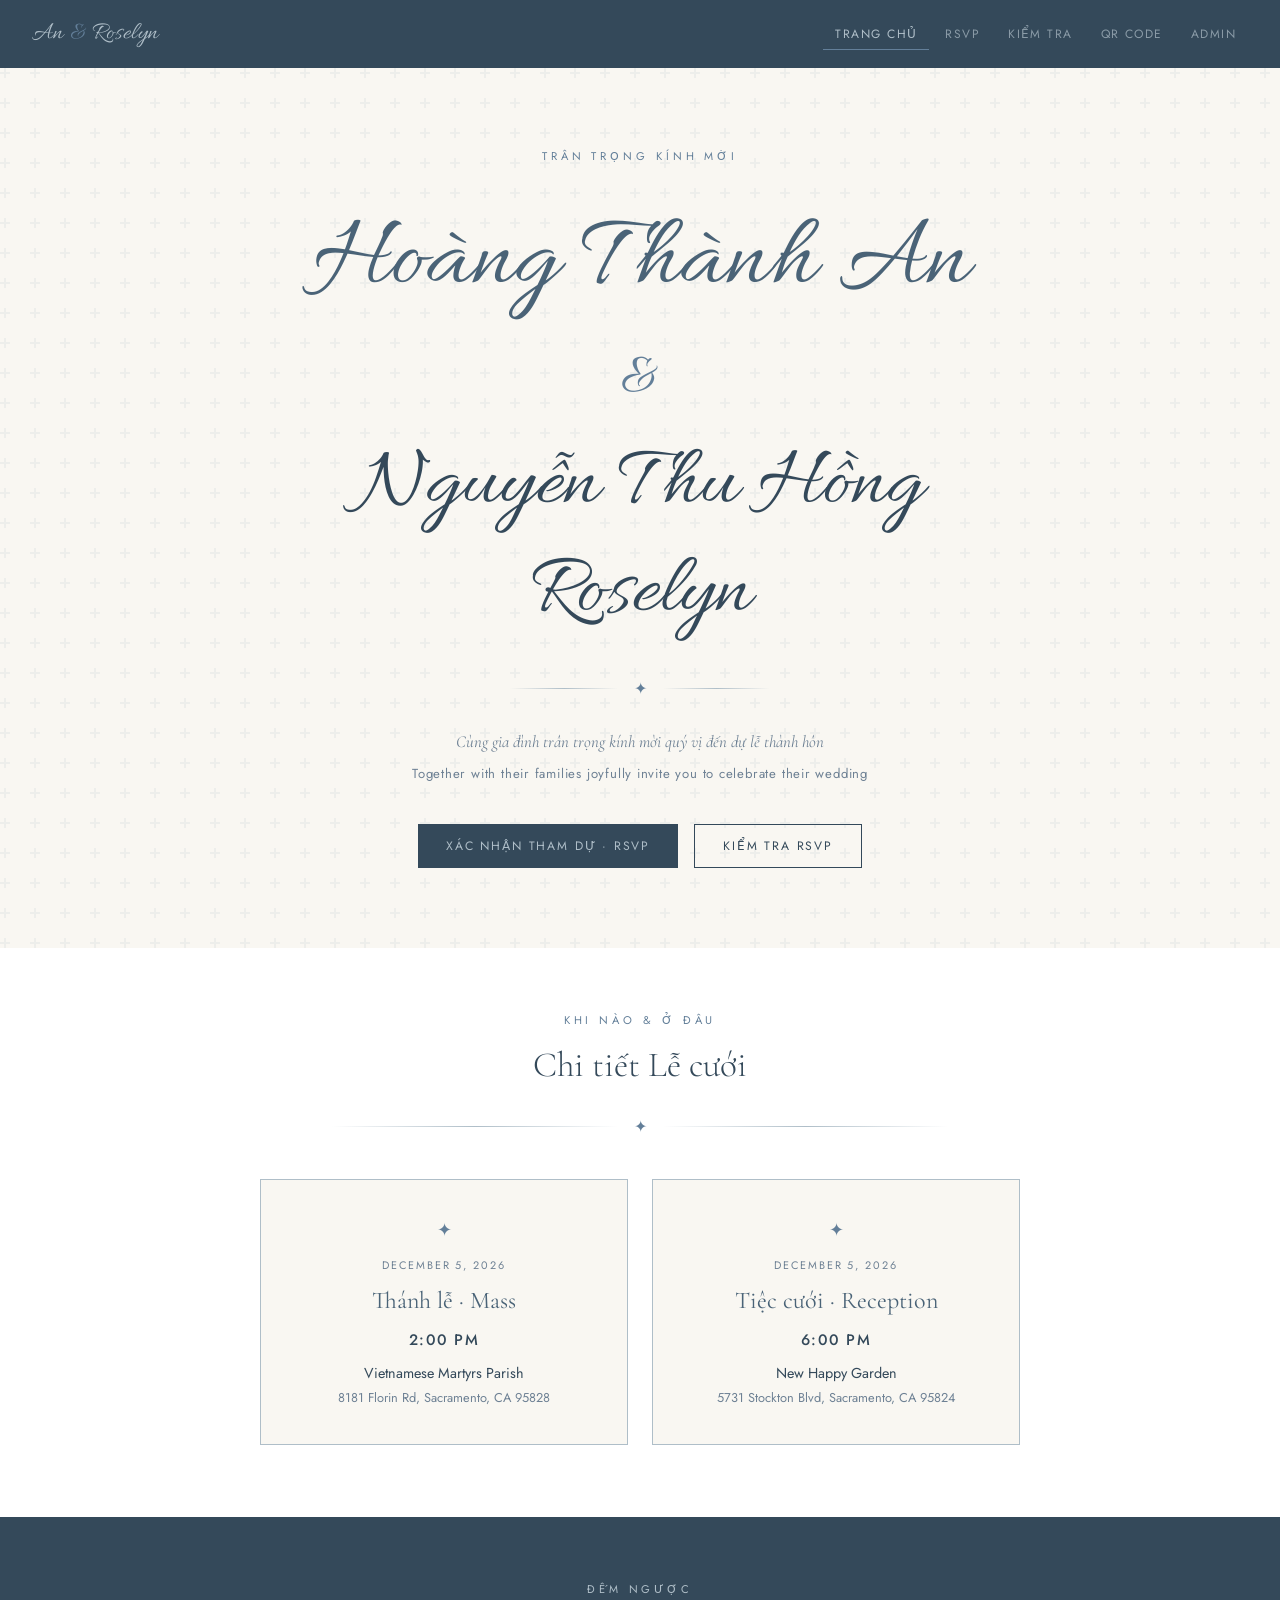
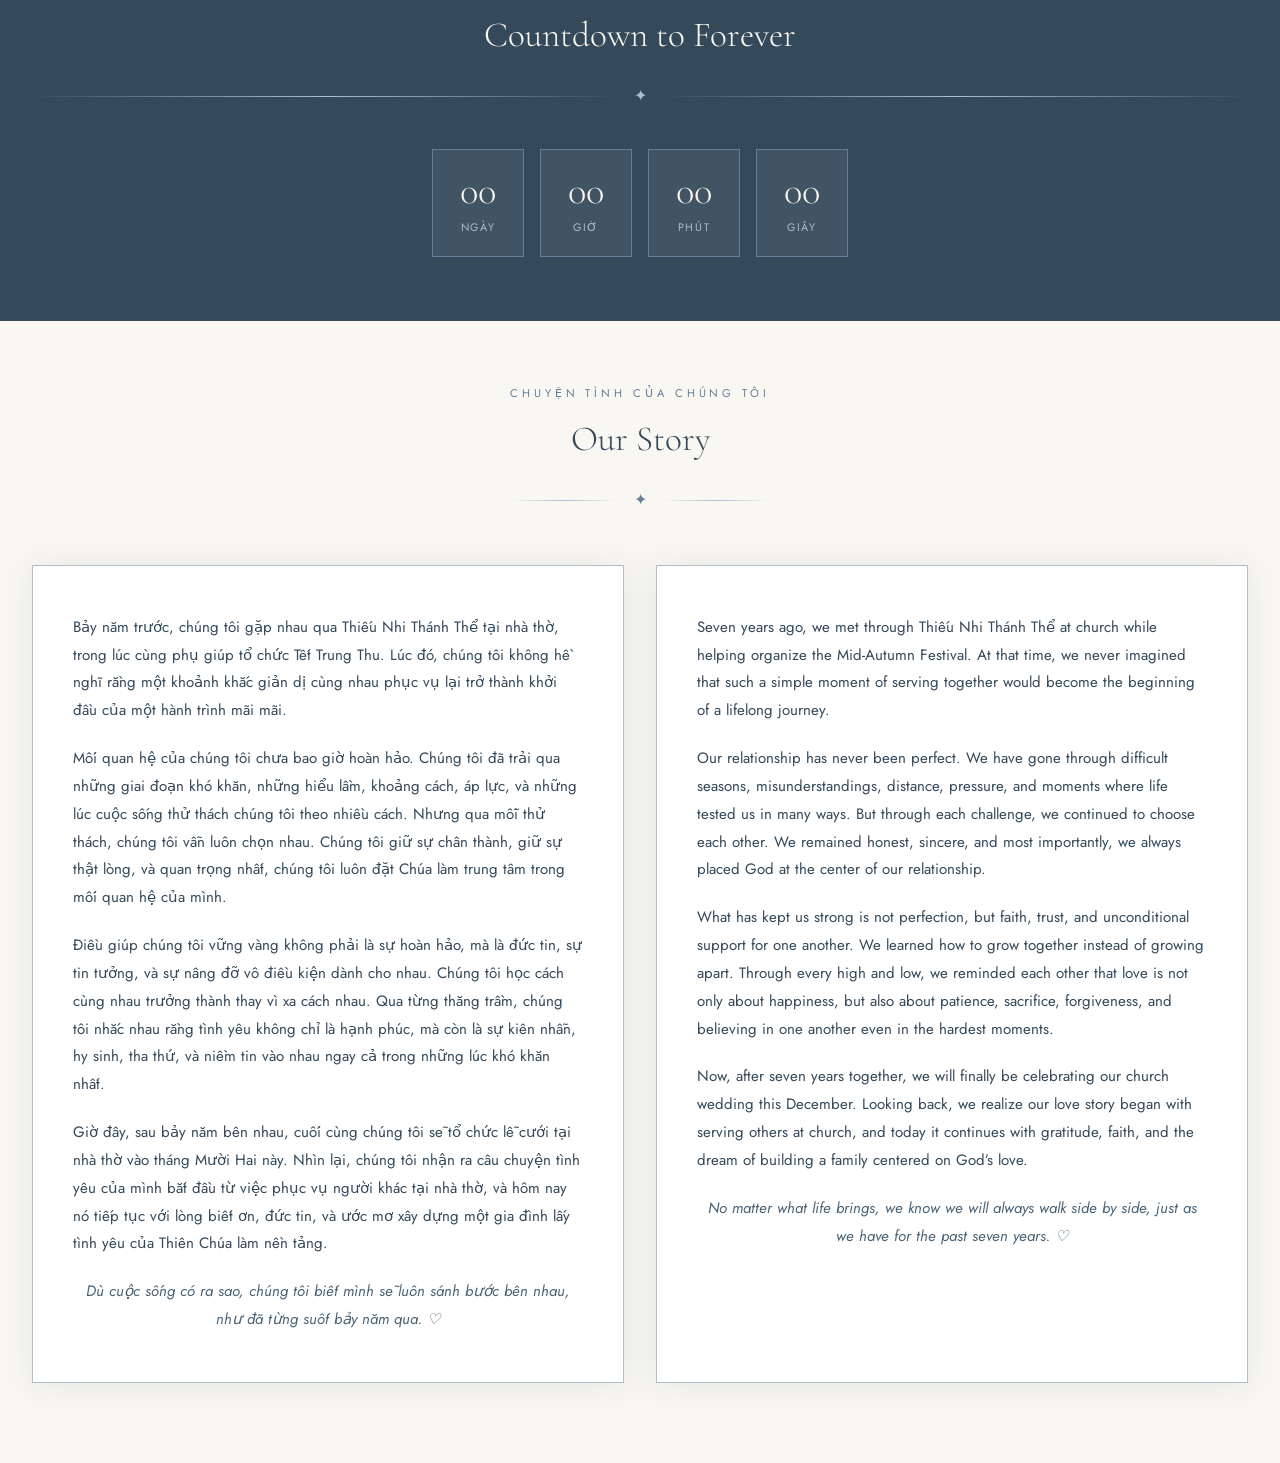
==== commit b4d57236: "changed name, added addies" ====
--- a/frontend/index.html
+++ b/frontend/index.html
@@ -11,7 +11,7 @@
 <body>
 
   <nav id="navbar">
-    <div class="nav-logo">Roselyn <em>&amp;</em> An</div>
+    <div class="nav-logo">An <em>&amp;</em> Roselyn</div>
     <button class="nav-hamburger" id="hamburger" aria-label="Menu">&#9776;</button>
     <div class="nav-links" id="nav-links">
       <button onclick="showPage('home')"    class="active" id="nav-home">Trang chủ</button>
@@ -29,10 +29,10 @@
       <div class="hero-content">
         <p class="hero-eyebrow">Trân trọng kính mời</p>
         <div class="hero-names">
-          <h1 class="bride-name">Roselyn</h1>
-          <span class="bride-viet">Nguyễn Thu Hồng</span>
+          <h1 class="bride-name">Hoàng Thành An</h1>
+          <span class="bride-viet"></span>
           <span class="ampersand">&amp;</span>
-          <h1 class="groom-name">Hoàng Thành An</h1>
+          <h1 class="groom-name">Nguyễn Thu Hồng Roselyn</h1>
         </div>
         <div class="hero-divider"><span>✦</span></div>
         <p class="hero-sub">Cùng gia đình trân trọng kính mời quý vị đến dự lễ thành hôn</p>
@@ -58,7 +58,7 @@
           <h3 class="detail-title">Thánh lễ · Mass</h3>
           <p class="detail-time">2:00 PM</p>
           <p class="detail-place">Vietnamese Martyrs Parish</p>
-          <p class="detail-address">(Address)</p>
+          <p class="detail-address">8181 Florin Rd, Sacramento, CA 95828</p>
         </div>
         <div class="detail-card">
           <div class="detail-icon">✦</div>
@@ -66,7 +66,7 @@
           <h3 class="detail-title">Tiệc cưới · Reception</h3>
           <p class="detail-time">6:00 PM</p>
           <p class="detail-place">New Happy Garden</p>
-          <p class="detail-address">(Address)</p>
+          <p class="detail-address">5731 Stockton Blvd, Sacramento, CA 95824</p>
         </div>
       </div>
     </section>
@@ -124,7 +124,7 @@
         </div>
         <div class="form-group">
           <label for="rsvp-phone">Số điện thoại · Phone Number</label>
-          <input type="tel" id="rsvp-phone" placeholder="+84 hoặc số nội địa" autocomplete="tel" required>
+          <input type="tel" id="rsvp-phone" placeholder="Số nội địa" autocomplete="tel" required>
         </div>
         <div class="form-group">
           <label>Nhóm khách · Party Group</label>
